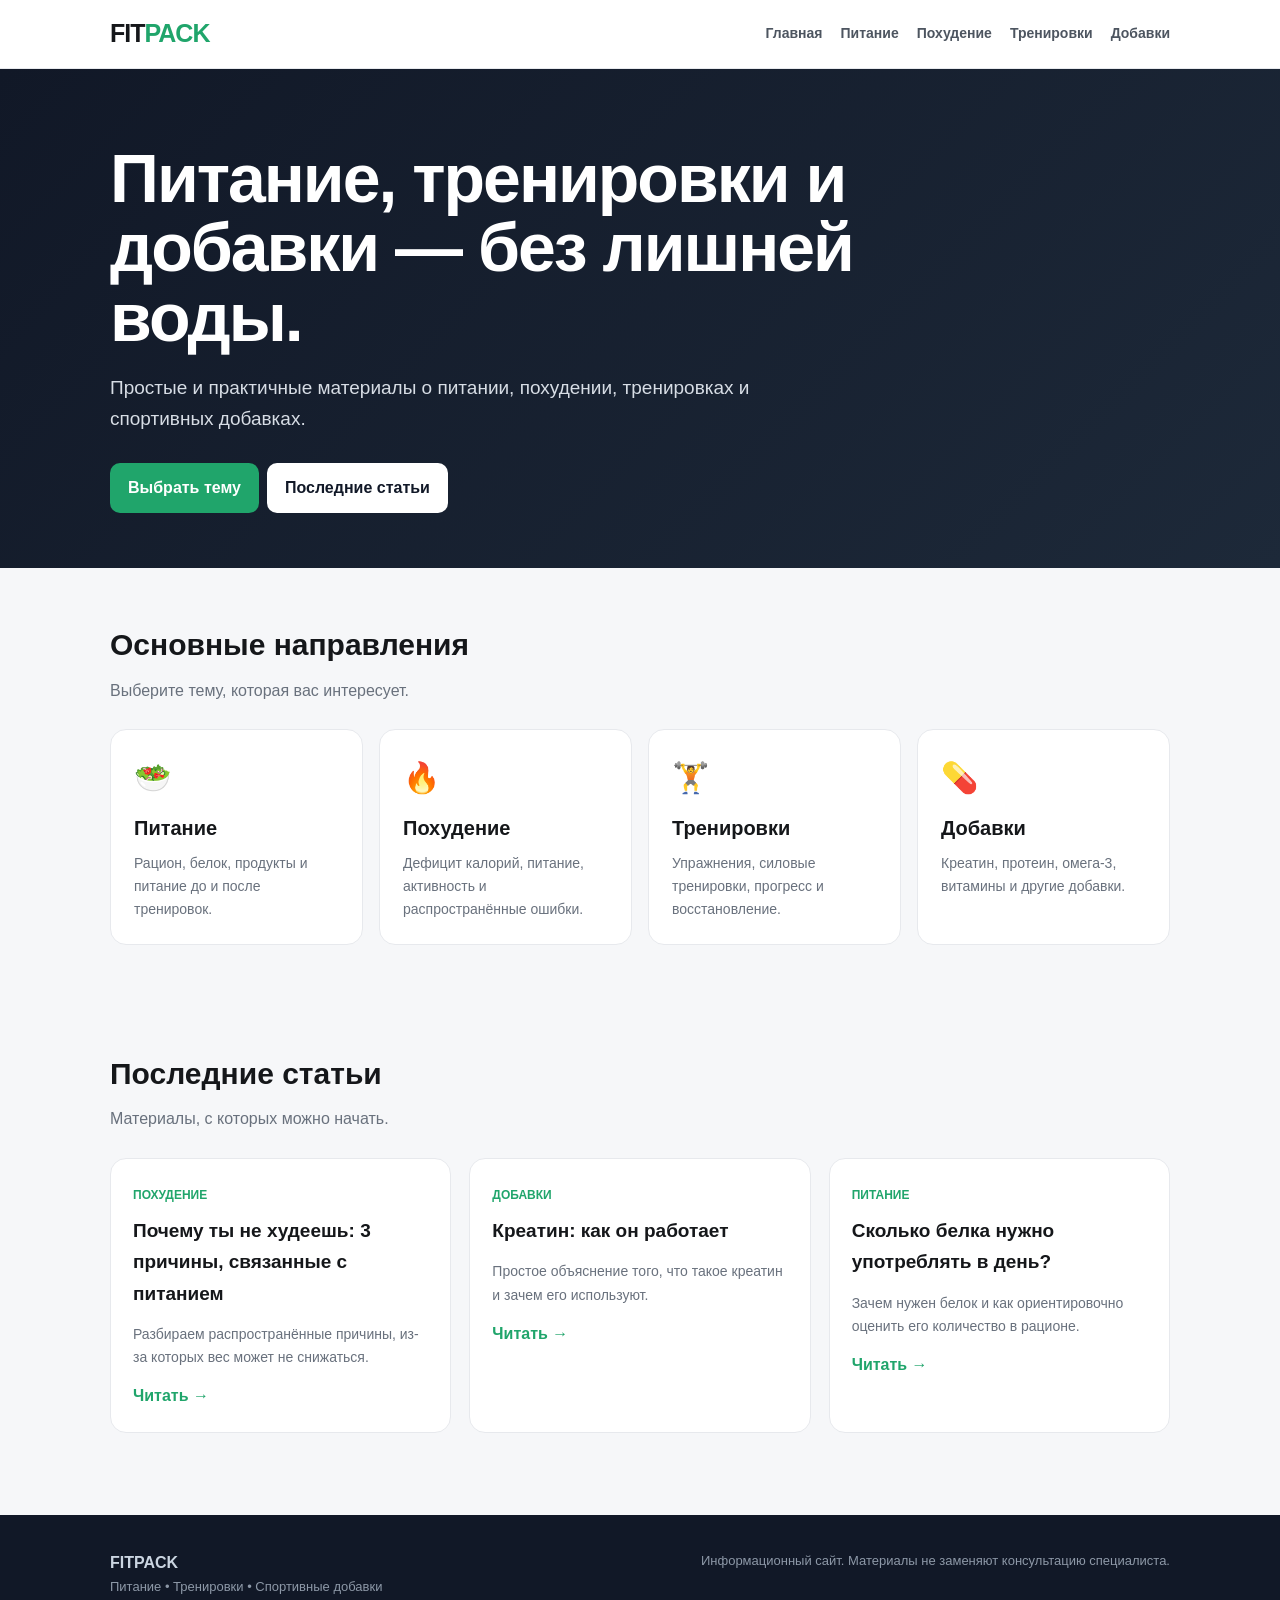
==== index.html @ 57cefea8 "index.html" ====
<!doctype html>
<html lang="ru">
<head>
<meta charset="utf-8"><meta name="viewport" content="width=device-width,initial-scale=1">
<title>Питание, тренировки и добавки | FitPack</title>
<meta name="description" content="FitPack — питание, тренировки, похудение и спортивные добавки.">
<link rel="stylesheet" href="css/style.css">
<!-- Google Analytics 4 -->
<script async src="https://www.googletagmanager.com/gtag/js?id=G-87TZQZ8MR4"></script>
<script>
  window.dataLayer = window.dataLayer || [];
  function gtag(){dataLayer.push(arguments);}
  gtag('js', new Date());
  gtag('config', 'G-87TZQZ8MR4');
</script>
</head>
<body>
<header><div class="wrap nav"><a class="logo" href="/index.html">FIT<span>PACK</span></a>
<nav><a href="/index.html">Главная</a><a href="/nutrition.html">Питание</a><a href="/weight-loss.html">Похудение</a><a href="/training.html">Тренировки</a><a href="/supplements.html">Добавки</a></nav></div></header>

<main>
<section class="hero"><div class="wrap"><h1>Питание, тренировки и добавки — без лишней воды.</h1>
<p>Простые и практичные материалы о питании, похудении, тренировках и спортивных добавках.</p>
<a class="btn" href="#topics">Выбрать тему</a><a class="btn alt" href="#articles">Последние статьи</a></div></section>
<section id="topics"><div class="wrap"><h2 class="section-title">Основные направления</h2><p class="lead">Выберите тему, которая вас интересует.</p>
<div class="grid">
<a class="card" href="/nutrition.html"><div class="icon">🥗</div><h3>Питание</h3><p>Рацион, белок, продукты и питание до и после тренировок.</p></a>
<a class="card" href="/weight-loss.html"><div class="icon">🔥</div><h3>Похудение</h3><p>Дефицит калорий, питание, активность и распространённые ошибки.</p></a>
<a class="card" href="/training.html"><div class="icon">🏋️</div><h3>Тренировки</h3><p>Упражнения, силовые тренировки, прогресс и восстановление.</p></a>
<a class="card" href="/supplements.html"><div class="icon">💊</div><h3>Добавки</h3><p>Креатин, протеин, омега-3, витамины и другие добавки.</p></a>
</div></div></section>
<section id="articles"><div class="wrap"><h2 class="section-title">Последние статьи</h2><p class="lead">Материалы, с которых можно начать.</p>
<div class="articles">
<div class="article"><span class="tag">Похудение</span><h3>Почему ты не худеешь: 3 причины, связанные с питанием</h3><p>Разбираем распространённые причины, из-за которых вес может не снижаться.</p><a class="read" href="/articles/why-not-losing-weight.html">Читать →</a></div>
<div class="article"><span class="tag">Добавки</span><h3>Креатин: как он работает</h3><p>Простое объяснение того, что такое креатин и зачем его используют.</p><a class="read" href="/articles/creatine.html">Читать →</a></div>
<div class="article"><span class="tag">Питание</span><h3>Сколько белка нужно употреблять в день?</h3><p>Зачем нужен белок и как ориентировочно оценить его количество в рационе.</p><a class="read" href="/articles/protein.html">Читать →</a></div>
</div></div></section>
</main>

<footer><div class="wrap footer-inner"><div><b>FITPACK</b><div class="small">Питание • Тренировки • Спортивные добавки</div></div><div class="small">Информационный сайт. Материалы не заменяют консультацию специалиста.</div></div></footer>
</body></html>
---- css/style.css ----
:root{--bg:#f6f7f9;--card:#fff;--text:#15171a;--muted:#69717d;--accent:#20a56b;--dark:#111827;--border:#e7e9ed}
*{box-sizing:border-box}html{scroll-behavior:smooth}body{margin:0;font-family:Inter,Arial,sans-serif;background:var(--bg);color:var(--text);line-height:1.65}
a{color:inherit;text-decoration:none}.wrap{max-width:1100px;margin:auto;padding:0 20px}
header{background:#fff;border-bottom:1px solid var(--border);position:sticky;top:0;z-index:10}
.nav{min-height:68px;display:flex;align-items:center;justify-content:space-between;gap:20px}.logo{font-size:25px;font-weight:900;letter-spacing:-1px}.logo span{color:var(--accent)}
nav{display:flex;gap:18px;flex-wrap:wrap}nav a{font-weight:700;color:#4d5560;font-size:14px}nav a:hover{color:var(--accent)}
.hero{padding:75px 0 55px;background:linear-gradient(135deg,#111827 0%,#1d2939 100%);color:#fff}.hero h1{font-size:clamp(38px,7vw,68px);line-height:1.02;margin:0 0 20px;letter-spacing:-2px;max-width:760px}.hero p{font-size:19px;color:#d7dde5;max-width:680px;margin:0 0 28px}
.btn{display:inline-block;background:var(--accent);color:#fff;padding:12px 18px;border-radius:10px;font-weight:800}.btn.alt{background:#fff;color:#111827;margin-left:8px}
section{padding:52px 0}.section-title{font-size:30px;margin:0 0 8px}.lead{color:var(--muted);margin:0 0 25px}
.grid{display:grid;grid-template-columns:repeat(4,1fr);gap:16px}.card{background:var(--card);border:1px solid var(--border);border-radius:16px;padding:23px;transition:.2s}.card:hover{transform:translateY(-2px);box-shadow:0 8px 25px #0000000d}.icon{font-size:30px}.card h3{margin:9px 0 7px;font-size:20px}.card p{color:var(--muted);font-size:14px;margin:0}
.articles{display:grid;grid-template-columns:repeat(3,1fr);gap:18px}.article{background:#fff;border:1px solid var(--border);border-radius:16px;padding:22px}.tag{font-size:12px;font-weight:800;color:var(--accent);text-transform:uppercase}.article h3{margin:8px 0;font-size:19px}.article p{color:var(--muted);font-size:14px}.read{font-weight:800;color:var(--accent)}
.article-page{max-width:800px;margin:45px auto;padding:0 20px}.article-page h1{font-size:clamp(34px,6vw,52px);line-height:1.1}.article-page .intro{font-size:19px;color:var(--muted)}.article-page h2{margin-top:35px}.related{display:grid;gap:10px;margin-top:25px}.related a{background:#fff;border:1px solid var(--border);padding:14px 16px;border-radius:10px;font-weight:700}
footer{background:var(--dark);color:#cbd5e1;padding:35px 0;margin-top:30px}.footer-inner{display:flex;justify-content:space-between;gap:20px}.small{font-size:13px;color:#8d98a7}
@media(max-width:800px){.grid{grid-template-columns:repeat(2,1fr)}.articles{grid-template-columns:1fr 1fr}nav{display:none}}
@media(max-width:560px){.hero{padding:55px 0 45px}.grid,.articles{grid-template-columns:1fr}.btn.alt{margin:10px 0 0 0}.footer-inner{display:block}.nav{min-height:60px}}
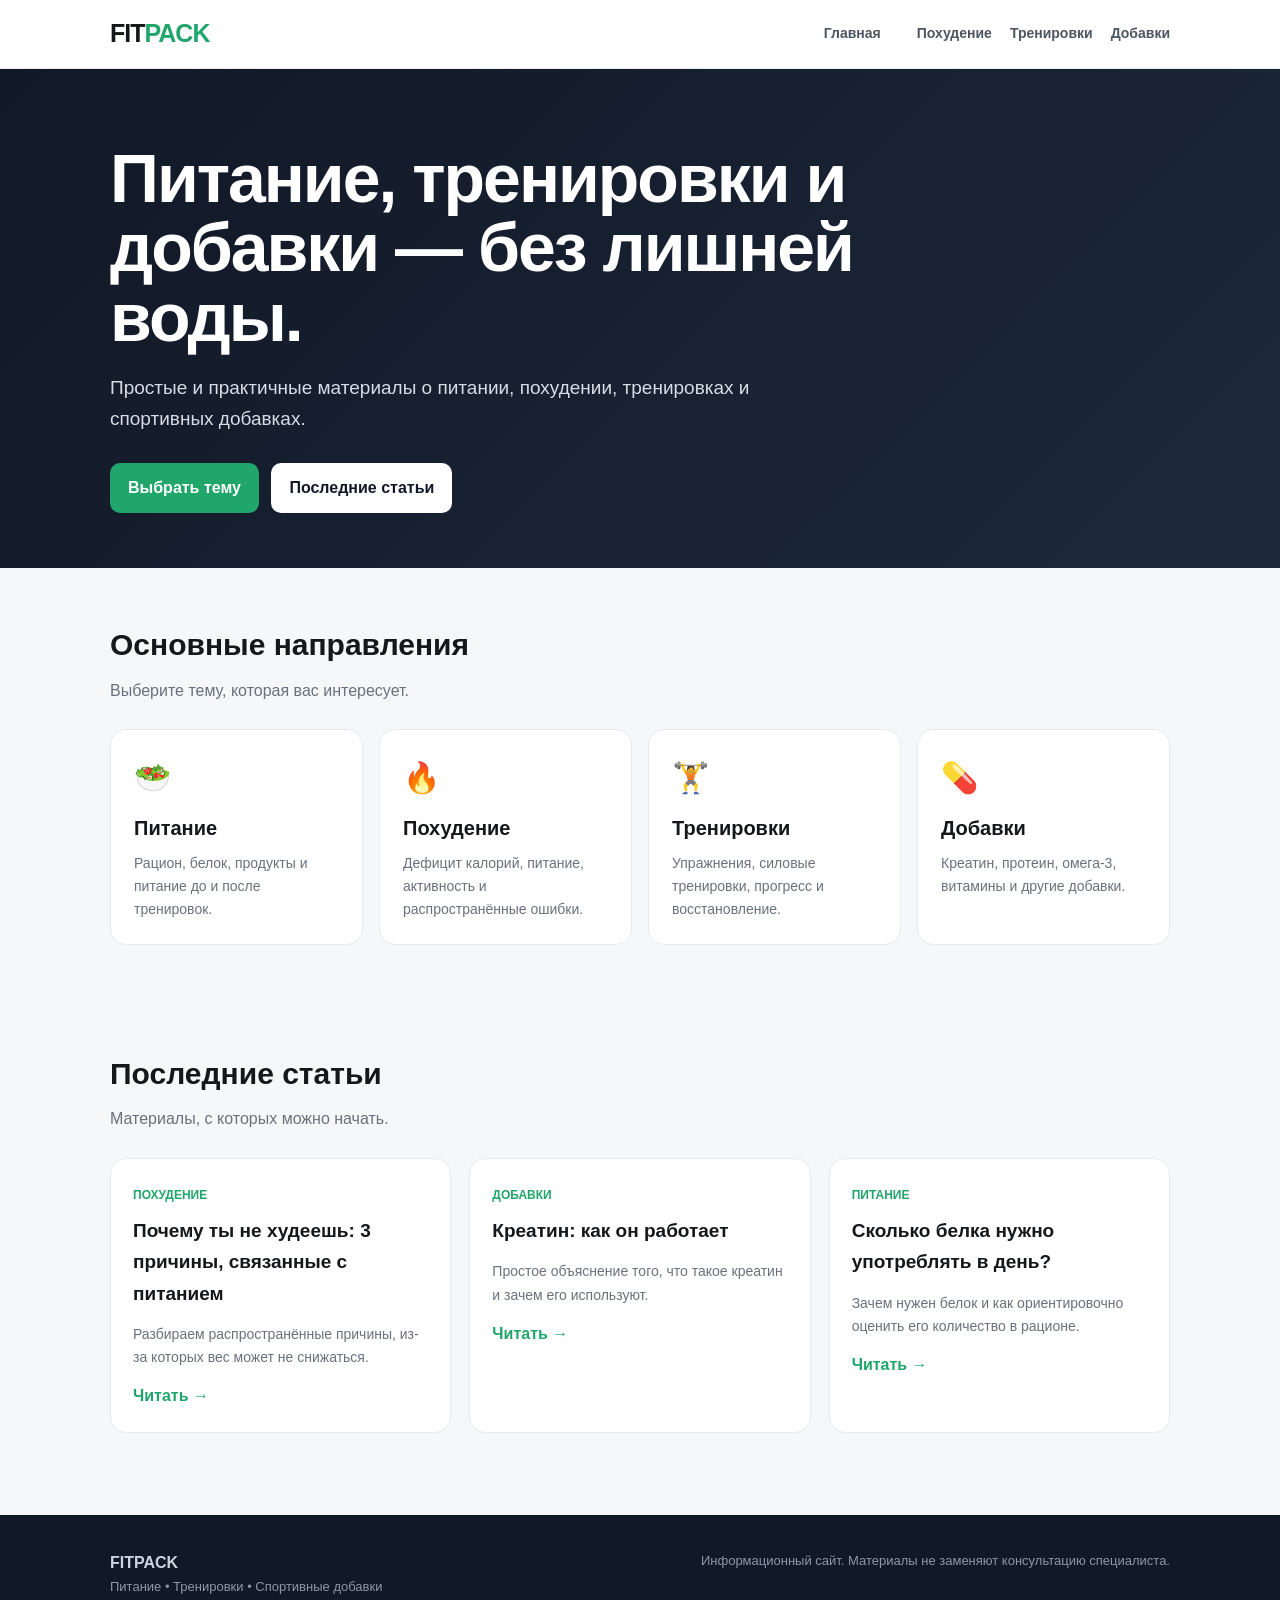
==== commit 233153c6: "index.html" ====
--- a/index.html
+++ b/index.html
@@ -15,25 +15,37 @@
 </script>
 </head>
 <body>
-<header><div class="wrap nav"><a class="logo" href="/index.html">FIT<span>PACK</span></a>
-<nav><a href="/index.html">Главная</a><a href="/nutrition.html">Питание</a><a href="/weight-loss.html">Похудение</a><a href="/training.html">Тренировки</a><a href="/supplements.html">Добавки</a></nav></div></header>
+<header><div class="wrap nav"><a class="logo" href="index.html">FIT<span>PACK</span></a>
+<nav>
+  <a href="/FitPack/articles/index.html">Главная</a>
+  <a href="/FitPack/nutrition.html"></a>
+  <a href="weight-loss.html">Похудение</a>
+  <a href="training.html">Тренировки</a>
+  <a href="supplements.html">Добавки</a>
+</nav></div></header>
 
 <main>
-<section class="hero"><div class="wrap"><h1>Питание, тренировки и добавки — без лишней воды.</h1>
-<p>Простые и практичные материалы о питании, похудении, тренировках и спортивных добавках.</p>
-<a class="btn" href="#topics">Выбрать тему</a><a class="btn alt" href="#articles">Последние статьи</a></div></section>
-<section id="topics"><div class="wrap"><h2 class="section-title">Основные направления</h2><p class="lead">Выберите тему, которая вас интересует.</p>
+<section class="hero">
+  <div class="wrap">
+    <h1>Питание, тренировки и добавки — без лишней воды.</h1>
+    <p>Простые и практичные материалы о питании, похудении, тренировках и спортивных добавках.</p>
+    <a class="btn" href="#topics">Выбрать тему</a>
+    <a class="btn alt" href="#articles">Последние статьи</a></div>
+</section>
+<section id="topics"><div class="wrap"><h2 class="section-title">Основные направления</h2>
+  <p class="lead">Выберите тему, которая вас интересует.</p>
 <div class="grid">
-<a class="card" href="/nutrition.html"><div class="icon">🥗</div><h3>Питание</h3><p>Рацион, белок, продукты и питание до и после тренировок.</p></a>
-<a class="card" href="/weight-loss.html"><div class="icon">🔥</div><h3>Похудение</h3><p>Дефицит калорий, питание, активность и распространённые ошибки.</p></a>
-<a class="card" href="/training.html"><div class="icon">🏋️</div><h3>Тренировки</h3><p>Упражнения, силовые тренировки, прогресс и восстановление.</p></a>
-<a class="card" href="/supplements.html"><div class="icon">💊</div><h3>Добавки</h3><p>Креатин, протеин, омега-3, витамины и другие добавки.</p></a>
-</div></div></section>
+<a class="card" href="nutrition.html"><div class="icon">🥗</div><h3>Питание</h3><p>Рацион, белок, продукты и питание до и после тренировок.</p></a>
+<a class="card" href="weight-loss.html"><div class="icon">🔥</div><h3>Похудение</h3><p>Дефицит калорий, питание, активность и распространённые ошибки.</p></a>
+<a class="card" href="training.html"><div class="icon">🏋️</div><h3>Тренировки</h3><p>Упражнения, силовые тренировки, прогресс и восстановление.</p></a>
+<a class="card" href="supplements.html"><div class="icon">💊</div><h3>Добавки</h3><p>Креатин, протеин, омега-3, витамины и другие добавки.</p></a>
+</div></div>
+</section>
 <section id="articles"><div class="wrap"><h2 class="section-title">Последние статьи</h2><p class="lead">Материалы, с которых можно начать.</p>
 <div class="articles">
-<div class="article"><span class="tag">Похудение</span><h3>Почему ты не худеешь: 3 причины, связанные с питанием</h3><p>Разбираем распространённые причины, из-за которых вес может не снижаться.</p><a class="read" href="/articles/why-not-losing-weight.html">Читать →</a></div>
-<div class="article"><span class="tag">Добавки</span><h3>Креатин: как он работает</h3><p>Простое объяснение того, что такое креатин и зачем его используют.</p><a class="read" href="/articles/creatine.html">Читать →</a></div>
-<div class="article"><span class="tag">Питание</span><h3>Сколько белка нужно употреблять в день?</h3><p>Зачем нужен белок и как ориентировочно оценить его количество в рационе.</p><a class="read" href="/articles/protein.html">Читать →</a></div>
+<div class="article"><span class="tag">Похудение</span><h3>Почему ты не худеешь: 3 причины, связанные с питанием</h3><p>Разбираем распространённые причины, из-за которых вес может не снижаться.</p><a class="read" href="articles/why-not-losing-weight.html">Читать →</a></div>
+<div class="article"><span class="tag">Добавки</span><h3>Креатин: как он работает</h3><p>Простое объяснение того, что такое креатин и зачем его используют.</p><a class="read" href="articles/creatine.html">Читать →</a></div>
+<div class="article"><span class="tag">Питание</span><h3>Сколько белка нужно употреблять в день?</h3><p>Зачем нужен белок и как ориентировочно оценить его количество в рационе.</p><a class="read" href="articles/protein.html">Читать →</a></div>
 </div></div></section>
 </main>
 
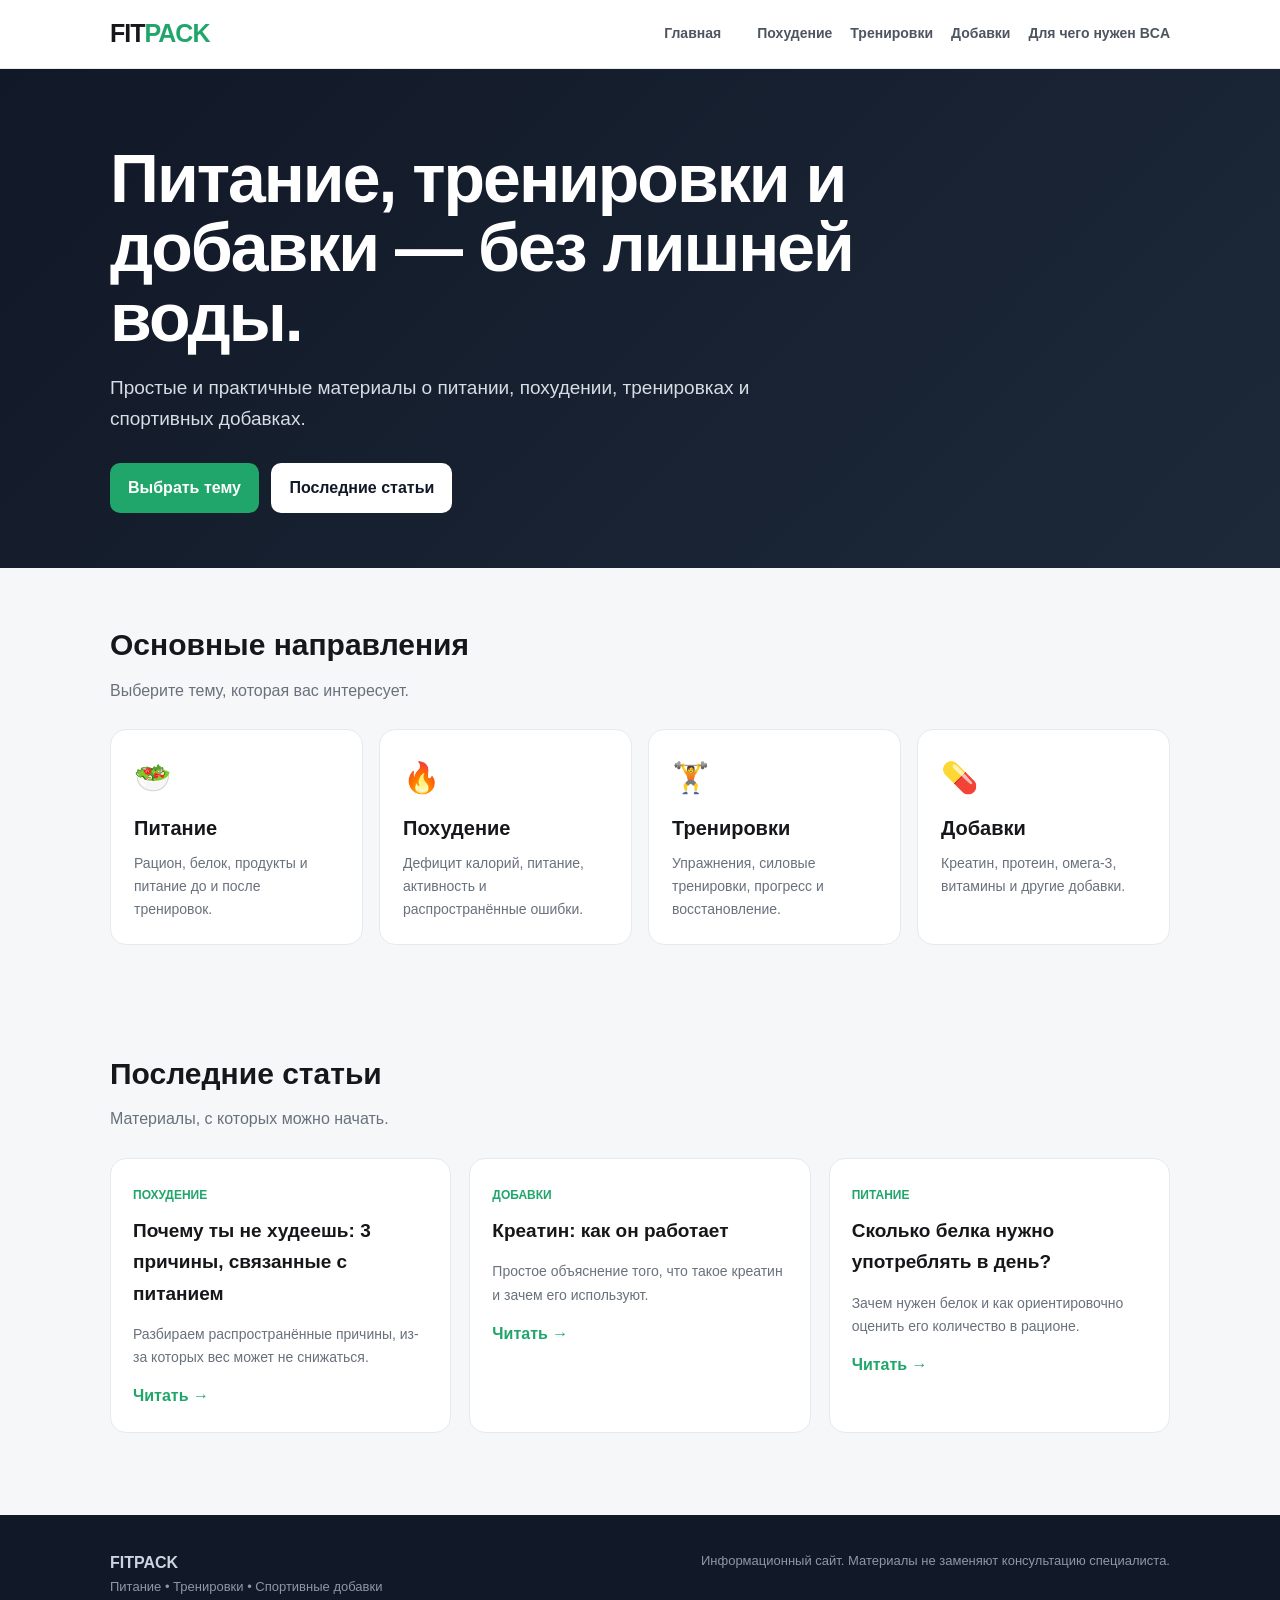
==== commit 260a7602: "index.html" ====
--- a/index.html
+++ b/index.html
@@ -22,6 +22,7 @@
   <a href="weight-loss.html">Похудение</a>
   <a href="training.html">Тренировки</a>
   <a href="supplements.html">Добавки</a>
+  <a href="bcaa.html">Для чего нужен BCA</a>
 </nav></div></header>
 
 <main>
